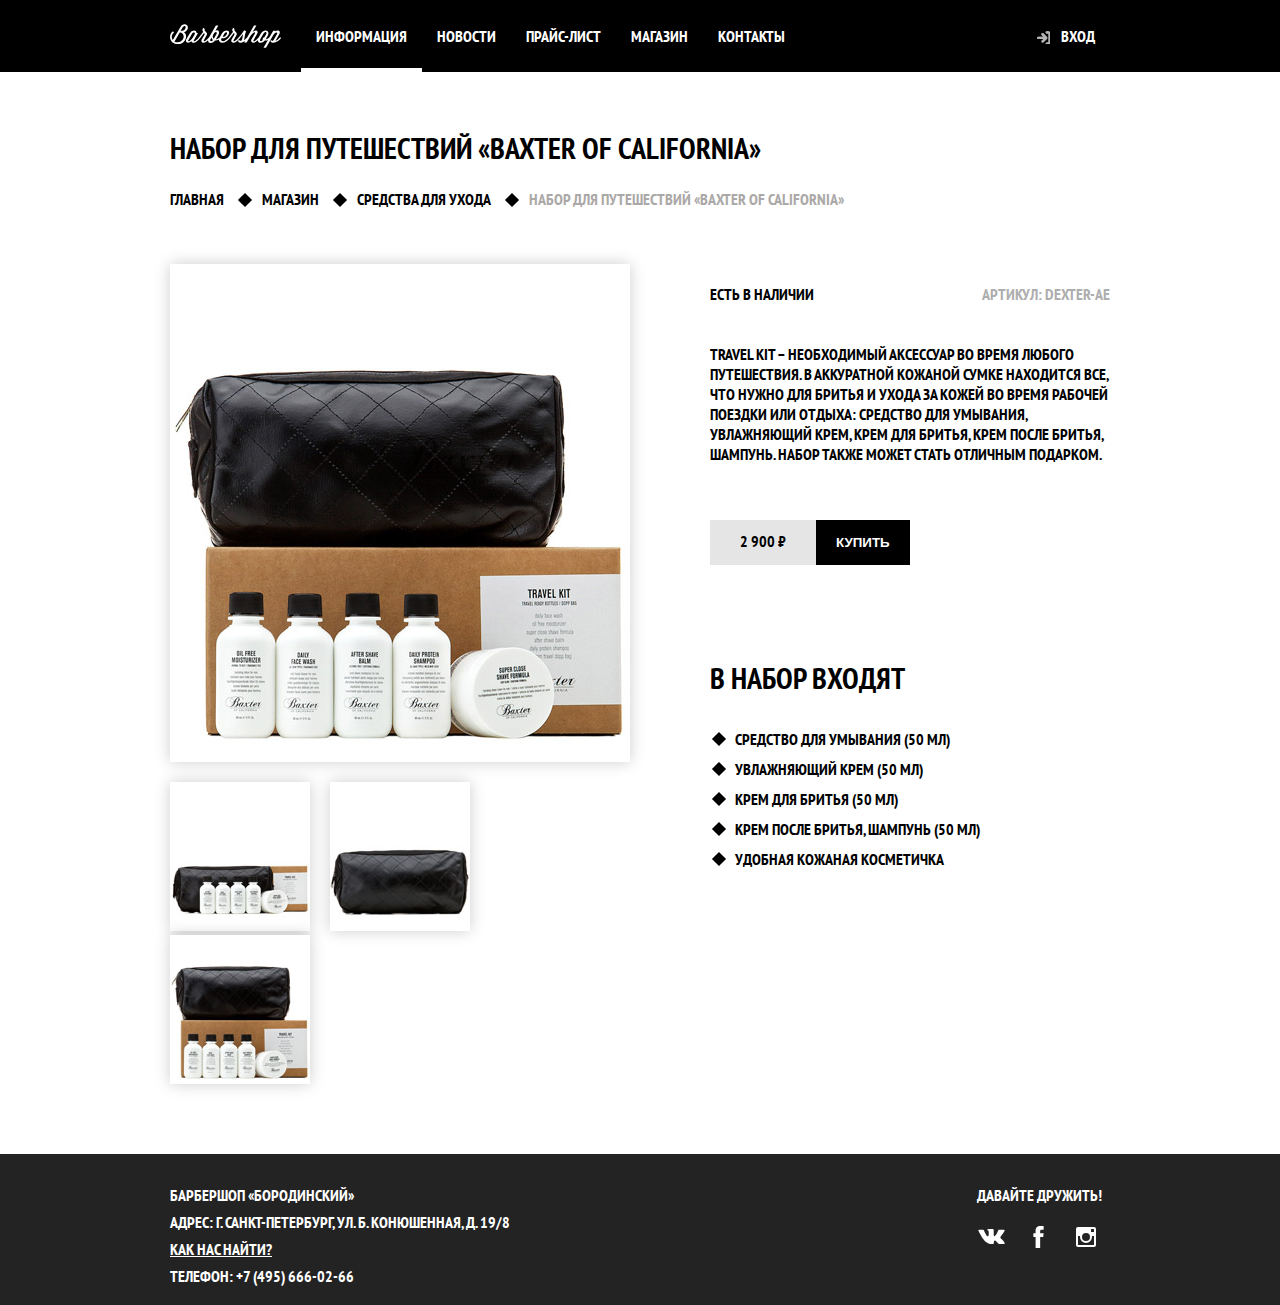
==== CardsPage.html @ a6d6048b "создал главную страницу, страницу с карточками и модальные окна" ====
<!DOCTYPE html>
<html lang="en">
<head>
    <meta charset="UTF-8">
    <meta name="viewport" content="width=device-width, initial-scale=1.0">
    <meta http-equiv="X-UA-Compatible" content="ie=edge">
    <title>Document</title>
    <link href="https://fonts.googleapis.com/css?family=PT+Sans+Narrow:400,700&display=swap&subset=cyrillic" rel="stylesheet"> 
    <link rel="stylesheet" href="style.css">
</head>
<body>

   <header class="main-header">
           <div class="header-container">
               <nav class="header-navigation">
                   <img class="header-logo" src="svg/logo.svg" alt="">
                   <ul class="site-navigation">
                       <li class="nav-current"><a href="#">Информация</a></li>
                       <li><a href="#">Новости</a></li>
                       <li><a href="#">Прайс-лист</a></li>
                       <li><a href="#">Магазин</a></li>
                       <li><a href="#">Контакты</a></li>
                   </ul>
                   <ul class="user-navigation">
                       <li><a href="#">Вход</a></li>
                   </ul>
               </nav> 
           </div>
   </header>

    <main class="cards-content">

        <section class="breadcrumps">
            <h1>набор для путешествий «Baxter of California»</h1>
            <ul>
                <li><a href="#">ГЛАВНАЯ</a> </li>
                <li><a href="#">МАГАЗИН</a></li>
                <li><a href="#">СРЕДСТВА ДЛЯ УХОДА</a></li>
                <li class="breadcrumps-current"><a href="#">набор для путешествий «Baxter of California»</a></li>
            </ul>
        </section>

        <div class="flex-box">
            <section class="product-cards">
                <h2 class="visually-hidden">Фотографии товара</h2>
                <img src="img/card-big.jpg" alt="Набор для путешествий «Baxter of California»" class="big-card" width="460" height="498"> 
                <ul class="thumbnails-cards">
                    <li><img src="img/card-th1.jpg" alt="Набор для путешествий «Baxter of California»"></li>
                    <li><img src="img/card-th2.jpg" alt="Набор для путешествий «Baxter of California»"></li>
                    <li><img src="img/card-th3.jpg" alt="Набор для путешествий «Baxter of California»"></li>
                </ul>
            </section>
    
            <section class="product-info">
                <h2 class="visually-hidden">Информация о товаре</h2>
                <div class="product-info_availible">
                    <span>ЕСТЬ В НАЛИЧИИ</span>
                    <span class="vendor-code">Артикул: dexter-ae</span>
                </div>
                <p class="product-info_description">
                    Travel Kit – необходимый аксессуар во время любого путешествия. В аккуратной кожаной сумке находится все, что нужно для бритья и ухода за кожей во время рабочей поездки или отдыха: средство для умывания, увлажняющий крем, крем для бритья, крем после бритья, шампунь. Набор также может стать отличным подарком.
                </p>
                <div class="product-info_price">
                    <span class="price">2 900 ₽</span>
                    <button class="button">Купить</button>
                </div>
                <div class="product-info_product-composition">
                    <h2>В набор входят</h2>
                    <ul>
                        <li>Средство для умывания (50 мл)</li>
                        <li>Увлажняющий крем (50 мл)</li>
                        <li>Крем для бритья (50 мл)</li>
                        <li>Крем после бритья, шампунь (50 мл)</li>
                        <li>Удобная кожаная косметичка</li>
                    </ul>
                </div>
            </section>
        </div>

    </main>

    <footer class="main-footer">

        <div class="footer-wrapper">
            <section class="footer-contacts">
                <h2 class="visually-hidden">Контакты компании</h2>
                <p>БАРБЕРШОП «БОРОДИНСКИЙ»</p>
                <p>АДРЕС: Г. САНКТ-ПЕТЕРБУРГ, УЛ. Б. КОНЮШЕННАЯ, Д. 19/8</p>
                <a href="#">КАК НАС НАЙТИ?</a>
                <p>ТЕЛЕФОН: +7 (495) 666-02-66</p>
            </section>
    
            <section class="footer-social">
                <h2 class="visually-hidden">Наш барбершоп в социальных сетях</h2>
                <b>Давайте дружить!</b>
                <ul class="social-links">
                    <li><a href="#">
                        <span class="visually-hidden">Вконтакте</span> 
                    </a></li>
                    <li><a href="#">
                        <span class="visually-hidden">Фейсбук</span>
                    </a></li>
                    <li><a href="#">
                        <span class="visually-hidden">Инстаграмм</span>
                    </a></li>
                </ul>
            </section>
        </div>     

    </footer>
</body>
</html>
---- style.css ----
/* * {
    outline: 1px solid rgb(238, 143, 143);
} */


body {
    margin: 0;
    padding: 0;
    text-transform: uppercase;
    font-size: 16px;
    font-family: 'PT Sans Narrow', sans-serif;
    font-weight: bold;
}

body.main-page {
    background-image: url(img/background.jpg);
    color: white;
}

li {list-style: none;}

a {
    text-decoration: none;
    color: white; 
}

h1, h2, h3 {
    font-size: 30px;
    line-height: 42px;
}

.visually-hidden:not(:focus):not(:active),
input[type='checkbox'].visually-hidden,
input[type='radio'].visually-hidden {
    position: absolute;
    width: 1px;
    height: 1px;
    margin: -1px;
    border: 0;
    padding: 0;

    white-space: nowrap;

    clip-path: inset(100%);
    clip: rect(0 0 0 0);
    overflow: hidden;
}

.button {
    display: inline-block;
    background-color: black;
    color: white;
    padding: 15px 20px;
    border: none;  
    text-transform: uppercase;
    font-weight: bold; 
}

.button:hover {
    background-color: #663d15;
}

.main-header {
    background-color:#000000;
    min-height: 72px;
}

.header-container {
    min-height: 72px;
    width: 940px;
    margin-left: auto;
    margin-right: auto;
}

.header-navigation {
    display: flex;
    min-height: 72px;
}

.header-logo {
    margin-right: 20px;
}

.site-navigation,
.user-navigation {
    display: flex;
    margin: 0;
    padding: 0;
}

.site-navigation li {
    display: flex;
    align-items: center;  
    padding-left: 15px;
    padding-right: 15px;
}

.header-navigation li:hover {
    background-color: #242424;
}

.nav-current {
    border-bottom: 4px solid white;
    padding-top: 4px;
}

.site-navigation {margin-right: auto;}
.user-navigation li {
    display: flex;
    align-items: center;
}

.user-navigation li {
    display: flex;
    align-items: center; 
    margin-left: -35px;
}

.user-navigation a {
    position: relative;
    padding-right: 15px;
    padding-left: 35px;
}

.user-navigation a::before {
    content: '';
    position: absolute;
    right: 60px;
    top: 4px;
    display: inline-block;
    width: 14px;
    height: 14px;
    background-image: url(svg/login.svg);
    opacity: 0.7;
}

.user-navigation li:hover a::before {opacity: 1;}







/* ___________MainPage________________ */






.index-logo {
    display: block;
    margin: 50px auto;
}

.features-list {
    display: flex;
    justify-content: space-between;
    padding: 0;
    margin-bottom: 50px;
}

.features-list h3,
.features-list p {
    position: relative;
    margin: 0;
    padding: 0;
}

.features-list p {
    font-size: 14px;
    line-height: 24px;
}

.feature-item {
    width: 270px;
    text-align: center;
    padding: 0 15px;
}

.features-list h3 {margin-bottom: 60px;}

.feature-item h3::after {
    content: '';
    position: absolute;
    top: 55px;
    left: 47%;
    background-color: white;
    transform: rotate(45deg);
    width: 20px;
    height: 20px;
}

.index-columns {
    display: flex;
    color: black;
    background-color: white;
    margin-bottom: 40px;
    background-image: url(img/half-transparent-line.png);
    background-repeat: no-repeat;
    background-position: 50% 50%;
    padding: 30px 40px;
}

.news, 
.gallery,
.contacts,
.appointment {width: 470px;}

.index-columns h2,
.index-columns ul,
.index-columns p {
    margin: 0;
    padding: 0;
}

.index-columns .button {
    padding: 10px 30px;
}

.news .button {
    margin-top: 25px;
    display: block;
    width: 90px;
}

.gallery-wrapper {
    width: 286px;
    margin-right: auto;
    margin-left: auto;
}

.news time {
    display: block;
    font-size: 14px;
    margin-bottom: 20px;
    margin-top: 5px;
}

.gallery h2,
.news h2,
.contacts h2,
.appointment h2
{margin-bottom: 20px;}

.gallery img {margin-bottom: 20px;}

.gallery-button-next {float: right;}

.gallery .button {
    padding-right: 40px;
    padding-left: 40px;
}

.contacts p {margin-bottom: 20px;}

.form-wrapper {
    width: 290px;
    margin-right: auto;
    margin-left: auto;
}

.appointment form {
    display: flex;
    flex-wrap: wrap;
    justify-content: space-between;
}

.appointment-item {
    width: 140px;
}

.appointment-item label {
    display: block;
    padding: 5px;
    margin-top: 10px;
}

.appointment-item input {
    box-sizing: border-box;
    width: 140px;
    padding: 10px;
    border: solid 3px #000101;
}

.appointment-form .button {
    width: 100%;
    margin-top: 10px;
}

.appointment-item input:focus {
    border-color: #663d15;
}







/* ____________CardsPage______________ */





.main-menu,
.cards-content,
.footer-wrapper,
.container {
    width: 940px;
    margin-right: auto;
    margin-left: auto;
}

.cards-content {
    margin-top: 55px;
}

.breadcrumps {margin-bottom: 55px;}

.breadcrumps ul {padding: 0;}

.breadcrumps a {color: black;}

.breadcrumps ul li {
    display: inline;
    margin-right: 25px;
}

.breadcrumps li:before {
    content: '';
    display: inline-block;
    position: relative;
    width: 10px;
    height: 10px;
    background-color: black;
    transform: rotate(45deg);
    top: 0px;
    left: -12px;
}

.breadcrumps li:nth-child(1):before {
    display: none;
}

.breadcrumps-current a {
    color: #aba9a7;
}

.flex-box {
    display: flex;
    justify-content: space-between;
}

.product-cards {width: 460px;}

.product-cards img {
    background-color: white;
    box-shadow: 0 0 15px 0 rgba(0, 1, 1, 0.2);
}

.thumbnails-cards {
    padding: 0;
    width: 465px;  
}

.thumbnails-cards li {
    display: inline;
    margin-right: 17px;
}

.product-info {
    padding-top: 20px;
    width: 400px;
}

.product-info_availible {
    display: flex;
    justify-content: space-between;
    margin-bottom: 40px;
}

.vendor-code {color: #aeaeae;}

.product-info_price {
   display: inline-block;
    margin-top: 40px;
    margin-bottom: 67px;
    background-color: #e5e5e5;
}

.price {  
    padding: 13px 30px;
    margin-right: -3px;
}

.product-info_product-composition li {
    position: relative;
    margin-bottom: 10px;
}

.product-info_product-composition ul {padding-left: 25px;}

.product-info_product-composition li:before {
    content: '';
    display: inline-block;
    position: absolute;
    width: 10px;
    height: 10px;
    background-color: black;
    transform: rotate(45deg);
    left: -21px;
    top: 5px;
}

.product-info_product-composition h2 {margin-bottom: 30px;}














/* _____________CommonFooter______________ */

.main-footer {
    min-height: 150px;
    background-color: #232323;
    color: white;
    padding-top: 1px;
    margin-top: 50px;
}

.footer-wrapper {
    display: flex;
    justify-content: space-between;
    margin-top: 30px;
}

.footer-contacts a {
    display: block;
    text-decoration: underline;
    margin-bottom: 7px;
}

.footer-contacts a:hover{
    text-decoration: none;
}

.footer-contacts p {
    margin: 0;
    margin-bottom: 7px;
}

.footer-social {
    width: 142px;
    text-align: center;
}

.social-links {
    display: flex;
    justify-content: space-around;
    padding: 0;
    margin-top: 10px;
}

.social-links li { 
    width: 43px;
    height: 43px;
    cursor: pointer;
}


.social-links li:nth-child(1) {
    background: url(svg/vk.svg) no-repeat 50% 50%;}
.social-links li:nth-child(2) {
    background: url(svg/facebook.svg) no-repeat 50% 50%;}
.social-links li:nth-child(3) {
    background: url(svg/instagram.svg) no-repeat 50% 50%;}

.social-links li:hover {
    background-color: black;
}




/* __________ModalWindows___________ */

.modal {
    position: fixed;
    background-color: #f8f8f0;
    color: black;
    box-shadow: 0 30px  50px rgba(0, 0, 0, 0.7);
    z-index: 2;
}

/* Затемняющий оверлэй */
.modal-overlay {
    position: fixed;
    top: 0;
    left: 0;
    width: 100%;
    height: 100%;
    z-index: 1;
    background-color:rgba(0, 0, 0, 0.5);
}

.modal-login {
    display: none;

    top: 120px;
    left: 50%;

    width: 300px;
    margin-left: -230px;
    padding: 50px 80px;
}

.modal-close {
    position: absolute;
    top: 0;
    right: -34px;
    width: 22px;
    height: 22px;
    font-size: 0;
    background-color: transparent;
    border: 0;
    cursor: pointer;
}

.modal-close::before,
.modal-close::after {
    content: '';
    position: absolute;
    top: 10px;
    left: 2px;
    width: 19px;
    height: 3px;
    background-color: #d0d0d0;
}

.modal-close::before {
    transform: rotate(45deg);
}

.modal-close::after {
    transform: rotate(-45deg);
}

.modal-login h2 {
    margin: 0;
    margin-bottom: 20px;
    font-size: 30px;
    line-height: 42px;
}

.modal-description {
    margin: 0;
    margin-bottom: 10px;
}

.login-form .login-help {
    display: flex; 
    flex-wrap: wrap;
    justify-content: space-between;
    margin: 15px 0;
}

.login-form .login-help a {color: black;}

.login-form p {
    margin: 0;
    margin-bottom: 10px;
}

.login-form input[type='text'],
.login-form input[type='password'] {
    box-sizing: border-box;
    width: 300px;
    padding: 10px 15px;
    padding-right: 40px;
    font: inherit;
    text-transform: uppercase;
    color: #000000;
    background-color: #f9f6f3;
    border: 2px solid black;
}

.login-form input:focus {
    border-color: #663d15; 
}

.login-icon-user {
    background-image: url(svg/user.svg);
    background-position: 270px center;
    background-repeat: no-repeat;
}

.login-icon-password {
    background-image: url(svg/lock.svg);
    background-position: 270px center;
    background-repeat: no-repeat;
}

.login-checkbox {
    position: relative;
    padding-left: 30px;
    cursor: pointer;
}

.login-checkbox:hover,
.login-checkbox:focus {
    color: #663d15;
}

.login-checkbox input[type='checkbox'] + .checkbox-indicator {
    position: absolute;
    top: 0;
    left: 0;
    width: 17px;
    height: 17px;
    border: 2px solid #000000;
}

.login-checkbox input[type='checkbox']:focus + .checkbox-indicator {
    border-color: #663d15;
    outline: thin dotted;
    outline: 5px auto -webkit-focus-ring-color;
}

.login-checkbox input[type='checkbox']:checked + .checkbox-indicator::before,
.login-checkbox input[type='checkbox']:checked + .checkbox-indicator::after {
    content: '';
    position: absolute;
    top: 8px;
    left: 1px;
    width: 15px;
    height: 2px;
    background-color: #000000;
}

.login-checkbox input[type='checkbox']:checked + .checkbox-indicator::before {
    transform: rotate(45deg);
}

.login-checkbox input[type='checkbox']:checked + .checkbox-indicator::after {
    transform: rotate(-45deg);
}

.login-form .button {
    width: 100%;
}

.modal-map {
    display: none;
    top: 50%;
    left: 50%;

    width: 780px;
    height: 560px;
    margin-top: -280px;
    margin-left: -390px;
    border: 7px solid white;
}

.modal-map p {
    margin: 0;
}
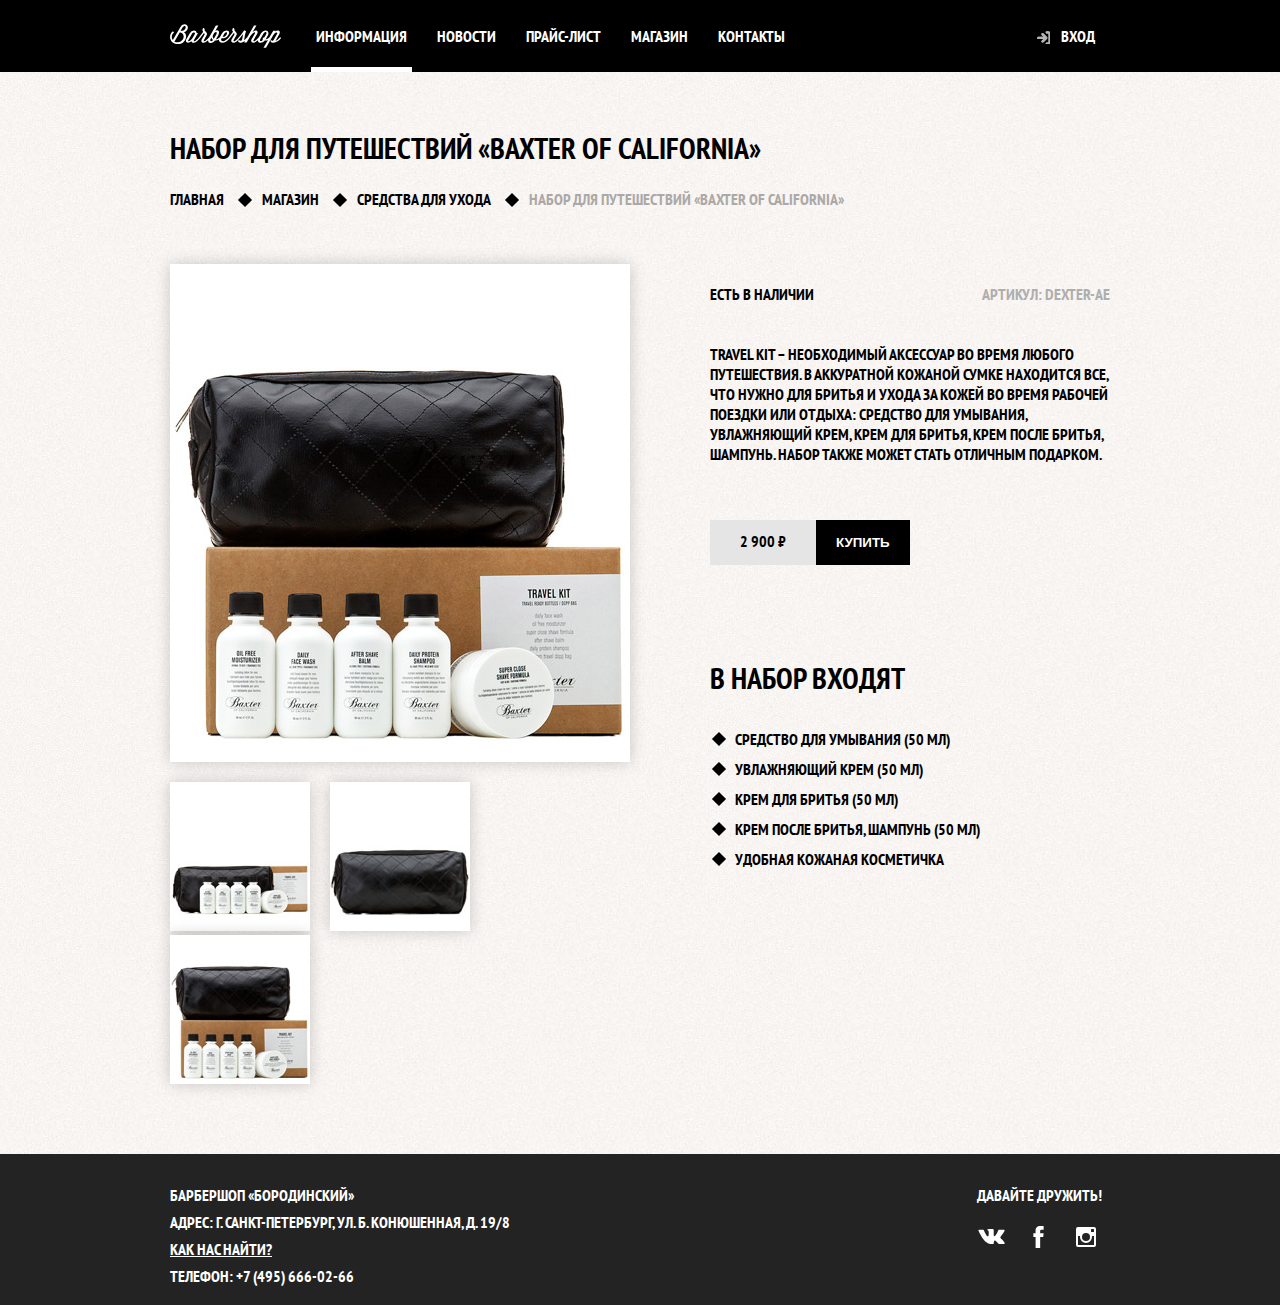
==== commit c309a701: "добавил страницу с ценами" ====
--- a/CardsPage.html
+++ b/CardsPage.html
@@ -8,7 +8,7 @@
     <link href="https://fonts.googleapis.com/css?family=PT+Sans+Narrow:400,700&display=swap&subset=cyrillic" rel="stylesheet"> 
     <link rel="stylesheet" href="style.css">
 </head>
-<body>
+<body class="cards-page">
 
    <header class="main-header">
            <div class="header-container">
--- a/style.css
+++ b/style.css
@@ -15,6 +15,13 @@
 body.main-page {
     background-image: url(img/background.jpg);
     color: white;
+}
+
+body.price-page,
+body.cards-page {
+    background-color: white;
+    background-image: url(img/background-pattern.jpg);
+    color: black;
 }
 
 li {list-style: none;}
@@ -99,9 +106,16 @@
     background-color: #242424;
 }
 
-.nav-current {
-    border-bottom: 4px solid white;
-    padding-top: 4px;
+.nav-current {position: relative;}
+
+.nav-current::after {
+    content: '';
+    position: absolute;
+    right: 10px;
+    bottom: 0;
+    left: 10px;
+    height: 5px;
+    background-color: white;
 }
 
 .site-navigation {margin-right: auto;}
@@ -419,9 +433,157 @@
 
 
 
-
-
-
+/* ________________priceList-page_______________ */
+
+/* .container {
+    color: black;
+    padding: 40px 50px;
+} */
+
+.inner-content {
+  margin-bottom: 75px;
+}
+
+.inner-content h2 {
+  margin-top: 60px;
+  margin-bottom: 30px;
+
+  font-size: 24px;
+  line-height: 30px;
+}
+
+.inner-content h3 {
+  margin-top: 60px;
+  margin-bottom: 30px;
+
+  font-size: 20px;
+  line-height: 24px;
+}
+
+.inner-content h2 + h3 {
+  margin-top: 30px;
+}
+
+.inner-content p {
+  margin: 14px 0;
+}
+
+.inner-content table {
+  border-collapse: collapse;
+}
+
+.inner-content td {
+  padding: 10px 15px;
+
+  border: 2px solid #000000;
+}
+
+.inner-content .big-heading {
+  display: flex;
+  align-items: center;
+  
+  margin-top: 55px;
+  margin-bottom: 65px;
+  
+  font-size: 48px;
+  line-height: 48px;
+  text-align: center;
+}
+
+.big-heading::before,
+.big-heading::after {
+  content: "";
+  
+  flex-grow: 1;
+  flex-shrink: 0;
+
+  width: 50px;
+  height: 2px;
+
+  background: #000000;
+}
+
+.big-heading::before {
+  margin-right: 25px;
+}
+
+.big-heading::after {
+  margin-left: 25px;
+}
+
+.custom-list-1 {
+  margin: 14px 0;
+  padding: 0;
+
+  list-style: none;
+}
+
+.custom-list-1 li {
+  position: relative;
+
+  margin-bottom: 15px;
+  padding-left: 20px;
+}
+
+.custom-list-1 li::before {
+  content: "";
+
+  position: absolute;
+  top: 8px;
+  left: 0;
+
+  width: 8px;
+  height: 8px;
+
+  background-color: #000000;
+  transform: rotate(45deg);
+}
+
+.custom-table-1 {
+  width: 100%;
+}
+
+.custom-table-1 td {
+  width: 50%;
+}
+
+.custom-table-1 td:last-child {
+  text-align: center;
+}
+
+.inner-columns {
+  display: flex;
+  justify-content: space-between;
+  flex-wrap: wrap;
+  
+  margin: 60px 0;
+}
+
+.inner-column-left,
+.inner-column-right {
+  width: 460px;
+}
+
+.inner-column-left *:first-child,
+.inner-column-right *:first-child {
+  margin-top: 0;
+}
+
+.inner-column-left *:last-child,
+.inner-column-right *:last-child {
+  margin-bottom: 0;
+}
+
+.inner-columns > h2:first-child {
+  width: 460px;
+  margin-top: 0;
+  margin-right: 460px;
+  margin-right: calc(100% - 460px);
+}
+
+.short-text {
+  padding-right: 80px;
+}
 
 
 
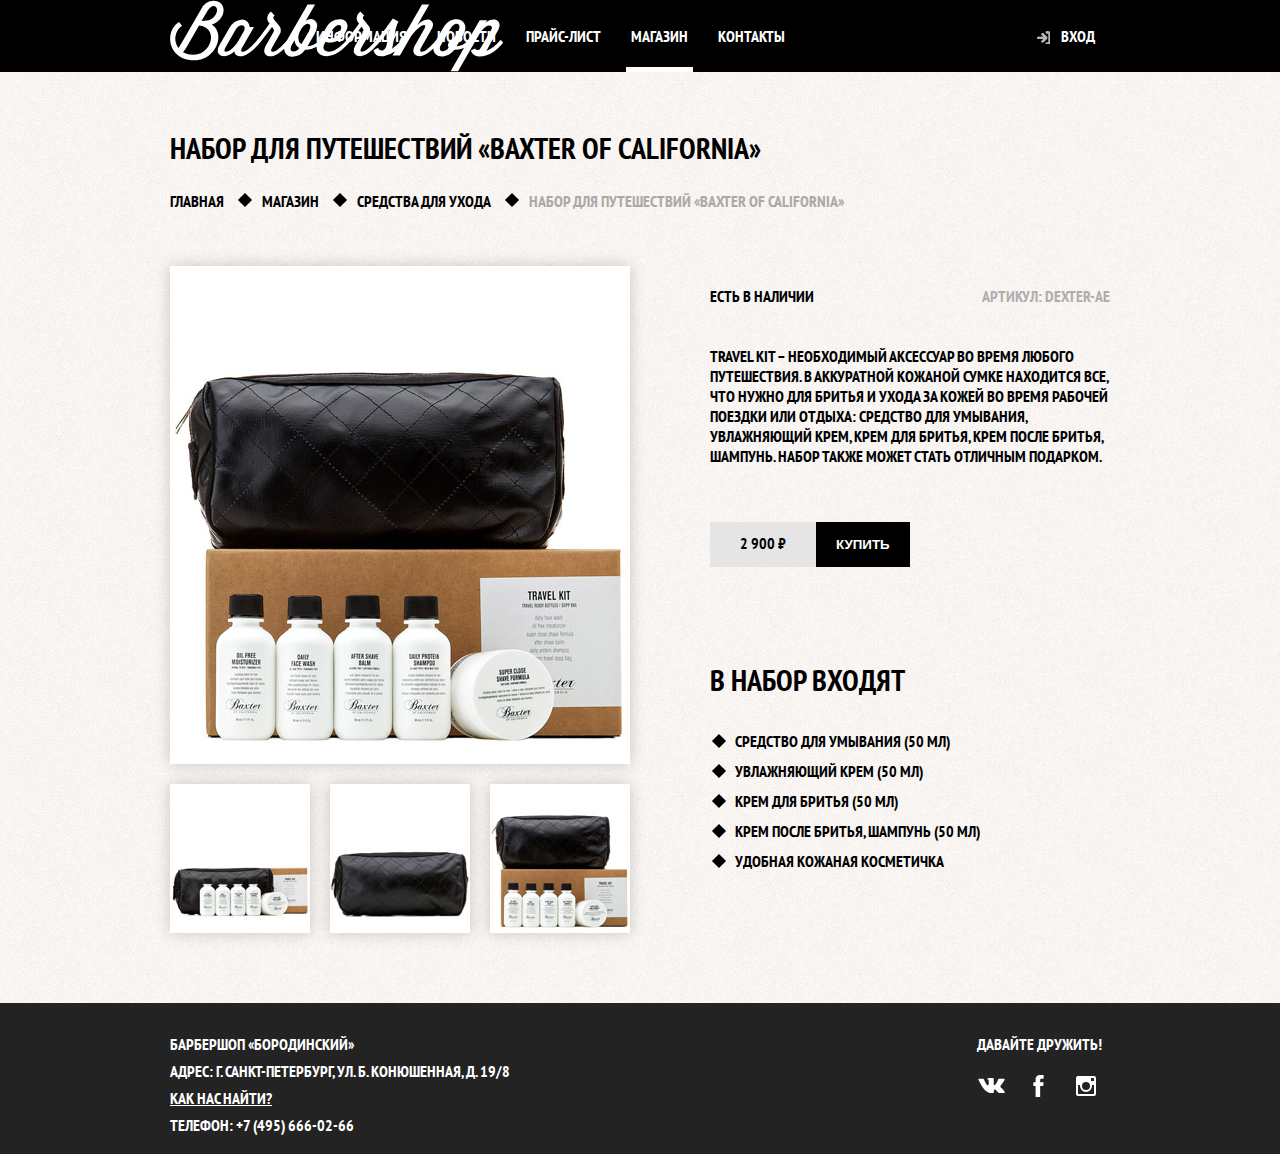
==== commit 22beb549: "оживил попапы, добавил JS файл, связал страницы, добавил страницу с магазином" ====
--- a/CardsPage.html
+++ b/CardsPage.html
@@ -1,32 +1,37 @@
 <!DOCTYPE html>
 <html lang="en">
+
 <head>
     <meta charset="UTF-8">
     <meta name="viewport" content="width=device-width, initial-scale=1.0">
     <meta http-equiv="X-UA-Compatible" content="ie=edge">
     <title>Document</title>
-    <link href="https://fonts.googleapis.com/css?family=PT+Sans+Narrow:400,700&display=swap&subset=cyrillic" rel="stylesheet"> 
-    <link rel="stylesheet" href="style.css">
+    <link href="https://fonts.googleapis.com/css?family=PT+Sans+Narrow:400,700&display=swap&subset=cyrillic"
+        rel="stylesheet">
+    <link rel="stylesheet" href="styles.min.css">
 </head>
+
 <body class="cards-page">
 
-   <header class="main-header">
-           <div class="header-container">
-               <nav class="header-navigation">
-                   <img class="header-logo" src="svg/logo.svg" alt="">
-                   <ul class="site-navigation">
-                       <li class="nav-current"><a href="#">Информация</a></li>
-                       <li><a href="#">Новости</a></li>
-                       <li><a href="#">Прайс-лист</a></li>
-                       <li><a href="#">Магазин</a></li>
-                       <li><a href="#">Контакты</a></li>
-                   </ul>
-                   <ul class="user-navigation">
-                       <li><a href="#">Вход</a></li>
-                   </ul>
-               </nav> 
-           </div>
-   </header>
+    <header class="main-header">
+        <div class="header-container">
+            <nav class="header-navigation">
+                <a class="header-logo" href="index.html">
+                    <img src="svg/logo.svg" alt="logo">
+                </a>
+                <ul class="site-navigation">
+                    <li><a href="index.html">Информация</a></li>
+                    <li><a href="#">Новости</a></li>
+                    <li><a href="priceList.html">Прайс-лист</a></li>
+                    <li class="nav-current"><a href="shop.html">Магазин</a></li>
+                    <li><a href="#">Контакты</a></li>
+                </ul>
+                <ul class="user-navigation">
+                    <li><a class='user-login' href="#">Вход</a></li>
+                </ul>
+            </nav>
+        </div>
+    </header>
 
     <main class="cards-content">
 
@@ -43,14 +48,15 @@
         <div class="flex-box">
             <section class="product-cards">
                 <h2 class="visually-hidden">Фотографии товара</h2>
-                <img src="img/card-big.jpg" alt="Набор для путешествий «Baxter of California»" class="big-card" width="460" height="498"> 
+                <img src="img/card-big.jpg" alt="Набор для путешествий «Baxter of California»" class="big-card"
+                    width="460" height="498">
                 <ul class="thumbnails-cards">
                     <li><img src="img/card-th1.jpg" alt="Набор для путешествий «Baxter of California»"></li>
                     <li><img src="img/card-th2.jpg" alt="Набор для путешествий «Baxter of California»"></li>
                     <li><img src="img/card-th3.jpg" alt="Набор для путешествий «Baxter of California»"></li>
                 </ul>
             </section>
-    
+
             <section class="product-info">
                 <h2 class="visually-hidden">Информация о товаре</h2>
                 <div class="product-info_availible">
@@ -58,7 +64,10 @@
                     <span class="vendor-code">Артикул: dexter-ae</span>
                 </div>
                 <p class="product-info_description">
-                    Travel Kit – необходимый аксессуар во время любого путешествия. В аккуратной кожаной сумке находится все, что нужно для бритья и ухода за кожей во время рабочей поездки или отдыха: средство для умывания, увлажняющий крем, крем для бритья, крем после бритья, шампунь. Набор также может стать отличным подарком.
+                    Travel Kit – необходимый аксессуар во время любого путешествия. В аккуратной кожаной сумке находится
+                    все, что нужно для бритья и ухода за кожей во время рабочей поездки или отдыха: средство для
+                    умывания, увлажняющий крем, крем для бритья, крем после бритья, шампунь. Набор также может стать
+                    отличным подарком.
                 </p>
                 <div class="product-info_price">
                     <span class="price">2 900 ₽</span>
@@ -86,31 +95,69 @@
                 <h2 class="visually-hidden">Контакты компании</h2>
                 <p>БАРБЕРШОП «БОРОДИНСКИЙ»</p>
                 <p>АДРЕС: Г. САНКТ-ПЕТЕРБУРГ, УЛ. Б. КОНЮШЕННАЯ, Д. 19/8</p>
-                <a href="#">КАК НАС НАЙТИ?</a>
+                <a class="footer-modal-map" href="#">КАК НАС НАЙТИ?</a>
                 <p>ТЕЛЕФОН: +7 (495) 666-02-66</p>
             </section>
-    
+
             <section class="footer-social">
                 <h2 class="visually-hidden">Наш барбершоп в социальных сетях</h2>
                 <b>Давайте дружить!</b>
                 <ul class="social-links">
                     <li><a href="#">
-                        <span class="visually-hidden">Вконтакте</span> 
-                    </a></li>
+                            <span class="visually-hidden">Вконтакте</span>
+                        </a></li>
                     <li><a href="#">
-                        <span class="visually-hidden">Фейсбук</span>
-                    </a></li>
+                            <span class="visually-hidden">Фейсбук</span>
+                        </a></li>
                     <li><a href="#">
-                        <span class="visually-hidden">Инстаграмм</span>
-                    </a></li>
+                            <span class="visually-hidden">Инстаграмм</span>
+                        </a></li>
                 </ul>
             </section>
-        </div>     
+        </div>
 
     </footer>
-</body>
-</html>
+
+    <section class="modal modal-login">
+        <h2>Личный кабинет</h2>
+        <p class="modal-description">Введите пожалуйста свой логин и пароль</p>
+        <form class="login-form" action="https://echo.htmlacademy.ru" method="post">
+            <p>
+                <label class="visually-hidden" for="user-login">Логин</label>
+                <input class="login-icon-user" id="user-login" type="text" name="login" placeholder="Логин">
+            </p>
+            <p>
+                <label class="visually-hidden" for="user-password">Пароль</label>
+                <input class="login-icon-password" id="user-password" type="password" name="password" placeholder="Пароль">
+            </p>
+            <p class="login-help">
+                <label class="login-checkbox">
+                    <input type="checkbox" name="remember" class="visually-hidden">
+                    <span class="checkbox-indicator"></span>
+                    Запомните меня
+                </label>
+                <a class="restore" href="#">Я забыл пароль!</a>
+            </p>
+            <button class="button" type="submit">Войти</button>
+        </form>
+        <button class="modal-close" type="button">Закрыть</button>
+    </section>
+    <div class="modal-overlay visually-hidden"></div>
+
+    <section class="modal modal-map">
+        <h2 class="visually-hidden">Как до нас добраться</h2>
+
+        <iframe src="https://www.google.com/maps/embed?pb=!1m18!1m12!1m3!1d1998.5991043651625!2d30.32089461635926!3d59.93879418187619!2m3!1f0!2f0!3f0!3m2!1i1024!2i768!4f13.1!3m3!1m2!1s0x4696310fca5ba729%3A0xea9c53d4493c879f!2z0JHQvtC70YzRiNCw0Y8g0JrQvtC90Y7RiNC10L3QvdCw0Y8g0YPQuy4sIDE5LCDQodCw0L3QutGCLdCf0LXRgtC10YDQsdGD0YDQsywgMTkxMTg2!5e0!3m2!1sru!2sru!4v1579625315245!5m2!1sru!2sru" width="780" height="560" frameborder="0" style="border:0;" allowfullscreen></iframe>
+
+        <p>
+            <img src="img/modal-map.jpg" width="780" height="560" alt="Офис компании по адресу ул. Большая Конюшенная 19/8, Санкт-Петербург">
+        </p>
+        <button class="modal-close" type="button">Закрыть</button>
+    </section>
+    <div class="modal-overlay visually-hidden"></div>
 
 
+    <script src="script.js"></script>
+</body>
 
-
+</html>--- a/styles.min.css
+++ b/styles.min.css
@@ -0,0 +1 @@
+body{margin:0;padding:0;text-transform:uppercase;font-size:16px;font-family:'PT Sans Narrow',sans-serif;font-weight:700}body.main-page{background-image:url(img/background.jpg);color:#fff}body.cards-page,body.price-page,body.shop-page{background-color:#fff;background-image:url(img/background-pattern.jpg);color:#000}li{list-style:none}a{text-decoration:none;color:#fff}h1,h2,h3{font-size:30px;line-height:42px}.visually-hidden:not(:focus):not(:active),input[type=checkbox].visually-hidden,input[type=radio].visually-hidden{position:absolute;width:1px;height:1px;margin:-1px;border:0;padding:0;white-space:nowrap;clip-path:inset(100%);clip:rect(0 0 0 0);overflow:hidden}.button{display:inline-block;background-color:#000;color:#fff;padding:15px 20px;border:none;text-transform:uppercase;font-weight:700}.button:hover{background-color:#663d15}.main-header{background-color:#000;min-height:72px}.header-container{min-height:72px;width:940px;margin-left:auto;margin-right:auto}.header-navigation{display:flex;min-height:72px}.header-logo{display:flex;margin-right:20px}.site-navigation,.user-navigation{display:flex;margin:0;padding:0}.site-navigation li{display:flex;align-items:center;padding-left:15px;padding-right:15px}.header-navigation li:hover{background-color:#242424}.nav-current{position:relative}.nav-current::after{content:'';position:absolute;right:10px;bottom:0;left:10px;height:5px;background-color:#fff}.site-navigation{margin-right:auto}.user-navigation li{display:flex;align-items:center}.user-navigation li{display:flex;align-items:center;margin-left:-35px}.user-navigation a{position:relative;padding-right:15px;padding-left:35px}.user-navigation a::before{content:'';position:absolute;right:60px;top:4px;display:inline-block;width:14px;height:14px;background-image:url(svg/login.svg);opacity:.7}.user-navigation li:hover a::before{opacity:1}.index-logo{display:block;margin:50px auto}.features-list{display:flex;justify-content:space-between;padding:0;margin-bottom:50px}.features-list h3,.features-list p{position:relative;margin:0;padding:0}.features-list p{font-size:14px;line-height:24px}.feature-item{width:270px;text-align:center;padding:0 15px}.features-list h3{margin-bottom:60px}.feature-item h3::after{content:'';position:absolute;top:55px;left:47%;background-color:#fff;transform:rotate(45deg);width:20px;height:20px}.index-columns{display:flex;color:#000;background-color:#fff;margin-bottom:40px;background-image:url(img/half-transparent-line.png);background-repeat:no-repeat;background-position:50% 50%;padding:30px 40px}.appointment,.contacts,.gallery,.news{width:470px}.index-columns h2,.index-columns p,.index-columns ul{margin:0;padding:0}.index-columns .button{padding:10px 30px}.news .button{margin-top:25px;display:block;width:90px}.gallery-wrapper{width:286px;margin-right:auto;margin-left:auto}.news time{display:block;font-size:14px;margin-bottom:20px;margin-top:5px}.appointment h2,.contacts h2,.gallery h2,.news h2{margin-bottom:20px}.gallery img{margin-bottom:20px}.gallery-button-next{float:right}.gallery .button{padding-right:40px;padding-left:40px}.contacts p{margin-bottom:20px}.form-wrapper{width:290px;margin-right:auto;margin-left:auto}.appointment form{display:flex;flex-wrap:wrap;justify-content:space-between}.appointment-item{width:140px}.appointment-item label{display:block;padding:5px;margin-top:10px}.appointment-item input{box-sizing:border-box;width:140px;padding:10px;border:solid 3px #000101}.appointment-form .button{width:100%;margin-top:10px}.appointment-item input:focus{border-color:#663d15}.cards-content,.container,.footer-wrapper,.main-menu{width:940px;margin-right:auto;margin-left:auto}.cards-content{margin-top:55px}.breadcrumps{margin-bottom:55px}.breadcrumps ul{padding:0}.breadcrumps a{color:#000;vertical-align:middle}.breadcrumps ul li{display:inline;margin-right:25px}.breadcrumps li:before{content:'';display:inline-block;position:relative;width:10px;height:10px;background-color:#000;transform:rotate(45deg);top:0;left:-12px}.breadcrumps li:nth-child(1):before{display:none}.breadcrumps-current a{color:#aba9a7}.flex-box{display:flex;justify-content:space-between}.product-cards{width:460px}.product-cards img{background-color:#fff;box-shadow:0 0 15px 0 rgba(0,1,1,.2)}.thumbnails-cards{padding:0;width:465px}.thumbnails-cards li{display:inline;margin-right:17px}.thumbnails-cards li:nth-child(3n){margin-right:0}.product-info{padding-top:20px;width:400px}.product-info_availible{display:flex;justify-content:space-between;margin-bottom:40px}.vendor-code{color:#aeaeae}.product-info_price{display:inline-block;margin-top:40px;margin-bottom:67px;background-color:#e5e5e5}.price{padding:13px 30px;margin-right:-3px}.product-info_product-composition li{position:relative;margin-bottom:10px}.product-info_product-composition ul{padding-left:25px}.product-info_product-composition li:before{content:'';display:inline-block;position:absolute;width:10px;height:10px;background-color:#000;transform:rotate(45deg);left:-21px;top:5px}.product-info_product-composition h2{margin-bottom:30px}.inner-content{margin-bottom:75px}.inner-content h2{margin-top:60px;margin-bottom:30px;font-size:24px;line-height:30px}.inner-content h3{margin-top:60px;margin-bottom:30px;font-size:20px;line-height:24px}.inner-content h2+h3{margin-top:30px}.inner-content p{margin:14px 0}.inner-content table{border-collapse:collapse}.inner-content td{padding:10px 15px;border:2px solid #000}.inner-content .big-heading{display:flex;align-items:center;margin-top:55px;margin-bottom:65px;font-size:48px;line-height:48px;text-align:center}.big-heading::after,.big-heading::before{content:"";flex-grow:1;flex-shrink:0;width:50px;height:2px;background:#000}.big-heading::before{margin-right:25px}.big-heading::after{margin-left:25px}.custom-list-1{margin:14px 0;padding:0;list-style:none}.custom-list-1 li{position:relative;margin-bottom:15px;padding-left:20px}.custom-list-1 li::before{content:"";position:absolute;top:8px;left:0;width:8px;height:8px;background-color:#000;transform:rotate(45deg)}.custom-table-1{width:100%}.custom-table-1 td{width:50%}.custom-table-1 td:last-child{text-align:center}.inner-columns{display:flex;justify-content:space-between;flex-wrap:wrap;margin:60px 0}.inner-column-left,.inner-column-right{width:460px}.inner-column-left :first-child,.inner-column-right :first-child{margin-top:0}.inner-column-left :last-child,.inner-column-right :last-child{margin-bottom:0}.inner-columns>h2:first-child{width:460px;margin-top:0;margin-right:460px;margin-right:calc(100% - 460px)}.short-text{padding-right:80px}.flex-container{display:flex}.company-checkbox,.goods-radio{display:block;margin-bottom:17px}.filter-type-goods h2{margin-top:54px}.filters{width:190px;font-size:14px;font-weight:700}.filter-company,.filter-type-goods{border:none;margin-bottom:30px}.filters legend{font-size:24px;font-weight:700;margin-bottom:20px}.goods{margin-left:50px}.goods-list{padding:0;margin:0;display:flex;flex-wrap:wrap}.goods-item{margin-right:20px;margin-bottom:20px;display:flex;flex-direction:column;width:220px;min-height:286px;background-color:#fff;box-shadow:0 0 15px 0 rgba(0,1,1,.2)}.goods-item:nth-child(3n){margin-right:0}.goods-item a{display:flex;flex-direction:column}.goods-item h3{order:2;text-transform:none;color:#000;font-size:14px;font-weight:700}.goods-item .goods-title{text-transform:uppercase}.goods-item span{display:block;padding:0;line-height:22px;margin-left:16px}.goods-item .goods-image{width:220px;height:165px;margin:0}.goods-price{margin-top:0;display:flex;align-items:stretch;justify-content:center}.goods-price b{min-width:109px;text-align:center;background-color:#e5e5e5;display:block;line-height:50px}.pagination-list{display:flex;flex-wrap:wrap;padding:0;margin:0;list-style:none}.pagination-item{margin-right:5px}.pagination-item:last-child{margin-right:0}.pagination-item a{display:block;padding:10px 19px;color:#fff;background-color:#000}.pagination-item a:active,.pagination-item a:focus,.pagination-item a:hover{background-color:#663d15}.pagination-item-current a{color:#000;background-color:#fff}.pagination-item-current a:active,.pagination-item-current a:focus,.pagination-item-current a:hover{color:#000;background-color:#fff}.main-footer{min-height:150px;background-color:#232323;color:#fff;padding-top:1px;margin-top:50px}.footer-wrapper{display:flex;justify-content:space-between;margin-top:30px}.footer-contacts a{display:block;text-decoration:underline;margin-bottom:7px}.footer-contacts a:hover{text-decoration:none}.footer-contacts p{margin:0;margin-bottom:7px}.footer-social{width:142px;text-align:center}.social-links{display:flex;justify-content:space-around;padding:0;margin-top:10px}.social-links li{width:43px;height:43px;cursor:pointer}.social-links li:nth-child(1){background:url(svg/vk.svg) no-repeat 50% 50%}.social-links li:nth-child(2){background:url(svg/facebook.svg) no-repeat 50% 50%}.social-links li:nth-child(3){background:url(svg/instagram.svg) no-repeat 50% 50%}.social-links li:hover{background-color:#000}.modal{position:fixed;background-color:#f8f8f0;color:#000;box-shadow:0 30px 50px rgba(0,0,0,.7);z-index:2}.modal-overlay{position:fixed;top:0;left:0;width:100%;height:100%;z-index:1;background-color:rgba(0,0,0,.5)}.modal-login{display:none;top:120px;left:50%;width:300px;margin-left:-230px;padding:50px 80px}.modal-close{position:absolute;top:0;right:-34px;width:22px;height:22px;font-size:0;background-color:transparent;border:0;cursor:pointer}.modal-close::after,.modal-close::before{content:'';position:absolute;top:10px;left:2px;width:19px;height:3px;background-color:#d0d0d0}.modal-close::before{transform:rotate(45deg)}.modal-close::after{transform:rotate(-45deg)}.modal-login h2{margin:0;margin-bottom:20px;font-size:30px;line-height:42px}.modal-description{margin:0;margin-bottom:10px}.login-form .login-help{display:flex;flex-wrap:wrap;justify-content:space-between;margin:15px 0}.login-form .login-help a{color:#000}.login-form p{margin:0;margin-bottom:10px}.login-form input[type=password],.login-form input[type=text]{box-sizing:border-box;width:300px;padding:10px 15px;padding-right:40px;font:inherit;text-transform:uppercase;color:#000;background-color:#f9f6f3;border:2px solid #000}.login-form input:focus{border-color:#663d15}.login-icon-user{background-image:url(svg/user.svg);background-position:270px center;background-repeat:no-repeat}.login-icon-password{background-image:url(svg/lock.svg);background-position:270px center;background-repeat:no-repeat}.login-checkbox{position:relative;padding-left:30px;cursor:pointer}.login-checkbox:focus,.login-checkbox:hover{color:#663d15}.login-checkbox input[type=checkbox]+.checkbox-indicator{position:absolute;top:0;left:0;width:17px;height:17px;border:2px solid #000}.login-checkbox input[type=checkbox]:focus+.checkbox-indicator{border-color:#663d15;outline:thin dotted;outline:5px auto -webkit-focus-ring-color}.login-checkbox input[type=checkbox]:checked+.checkbox-indicator::after,.login-checkbox input[type=checkbox]:checked+.checkbox-indicator::before{content:'';position:absolute;top:8px;left:1px;width:15px;height:2px;background-color:#000}.login-checkbox input[type=checkbox]:checked+.checkbox-indicator::before{transform:rotate(45deg)}.login-checkbox input[type=checkbox]:checked+.checkbox-indicator::after{transform:rotate(-45deg)}.login-form .button{width:100%}.modal-map{display:none;top:50%;left:50%;width:780px;height:560px;margin-top:-280px;margin-left:-390px;border:7px solid #fff}.modal-map p{margin:0}.modal-map iframe{position:absolute}.overlay{background-color:rgba(0,0,0,.445)}.filter-company label{line-height:25px}.filter-type-goods label{line-height:22px}.company-checkbox{position:relative;padding-left:40px}.company-checkbox:focus,.company-checkbox:hover{color:#663d15}.company-checkbox input[type=checkbox]+.checkbox-indicator{position:absolute;top:0;left:0;width:20px;height:20px;border:solid 2px #000101}.company-checkbox input[type=checkbox]:focus+.checkbox-indicator{border-color:#663d15;outline:thin dotted;outline:5px auto -webkit-focus-ring-color}.company-checkbox input[type=checkbox]:checked+.checkbox-indicator::after,.company-checkbox input[type=checkbox]:checked+.checkbox-indicator::before{content:'';position:absolute;top:9px;left:2px;width:16px;height:3px;background-color:#000}.company-checkbox input[type=checkbox]+.checkbox-indicator::before{transform:rotate(45deg)}.company-checkbox input[type=checkbox]+.checkbox-indicator::after{transform:rotate(-45deg)}.goods-radio{position:relative;padding-left:40px}.goods-radio:hover{color:#663d15}.goods-radio input[type=radio]+.radio-indicator{position:absolute;top:0;left:0;width:20px;height:20px;border:solid 2px #000101;border-radius:50%}.goods-radio input[type=radio]:focus+.radio-indicator{outline:thin dotted;outline:5px auto -webkit-focus-ring-color}.goods-radio input[type=radio]:checked+.radio-indicator::after{content:'';display:inline-block;width:11px;height:11px;background-color:#000;border-radius:50%;margin-left:5px}.modal-show{display:block;animation-name:bounce;animation-duration:.6s}.modal-error{animation-name:shake;animation-duration:.6s}@keyframes bounce{0%{transform:translateY(-2000px)}70%{transform:translateY(30px)}90%{transform:translateY(-10px)}100%{transform:translateY(0)}}@keyframes shake{0%,100%{transform:translateX(0)}10%,30%,50%,70%,90%{transform:translateX(-10px)}20%,40%,60%,80%{transform:translateX(10px)}}